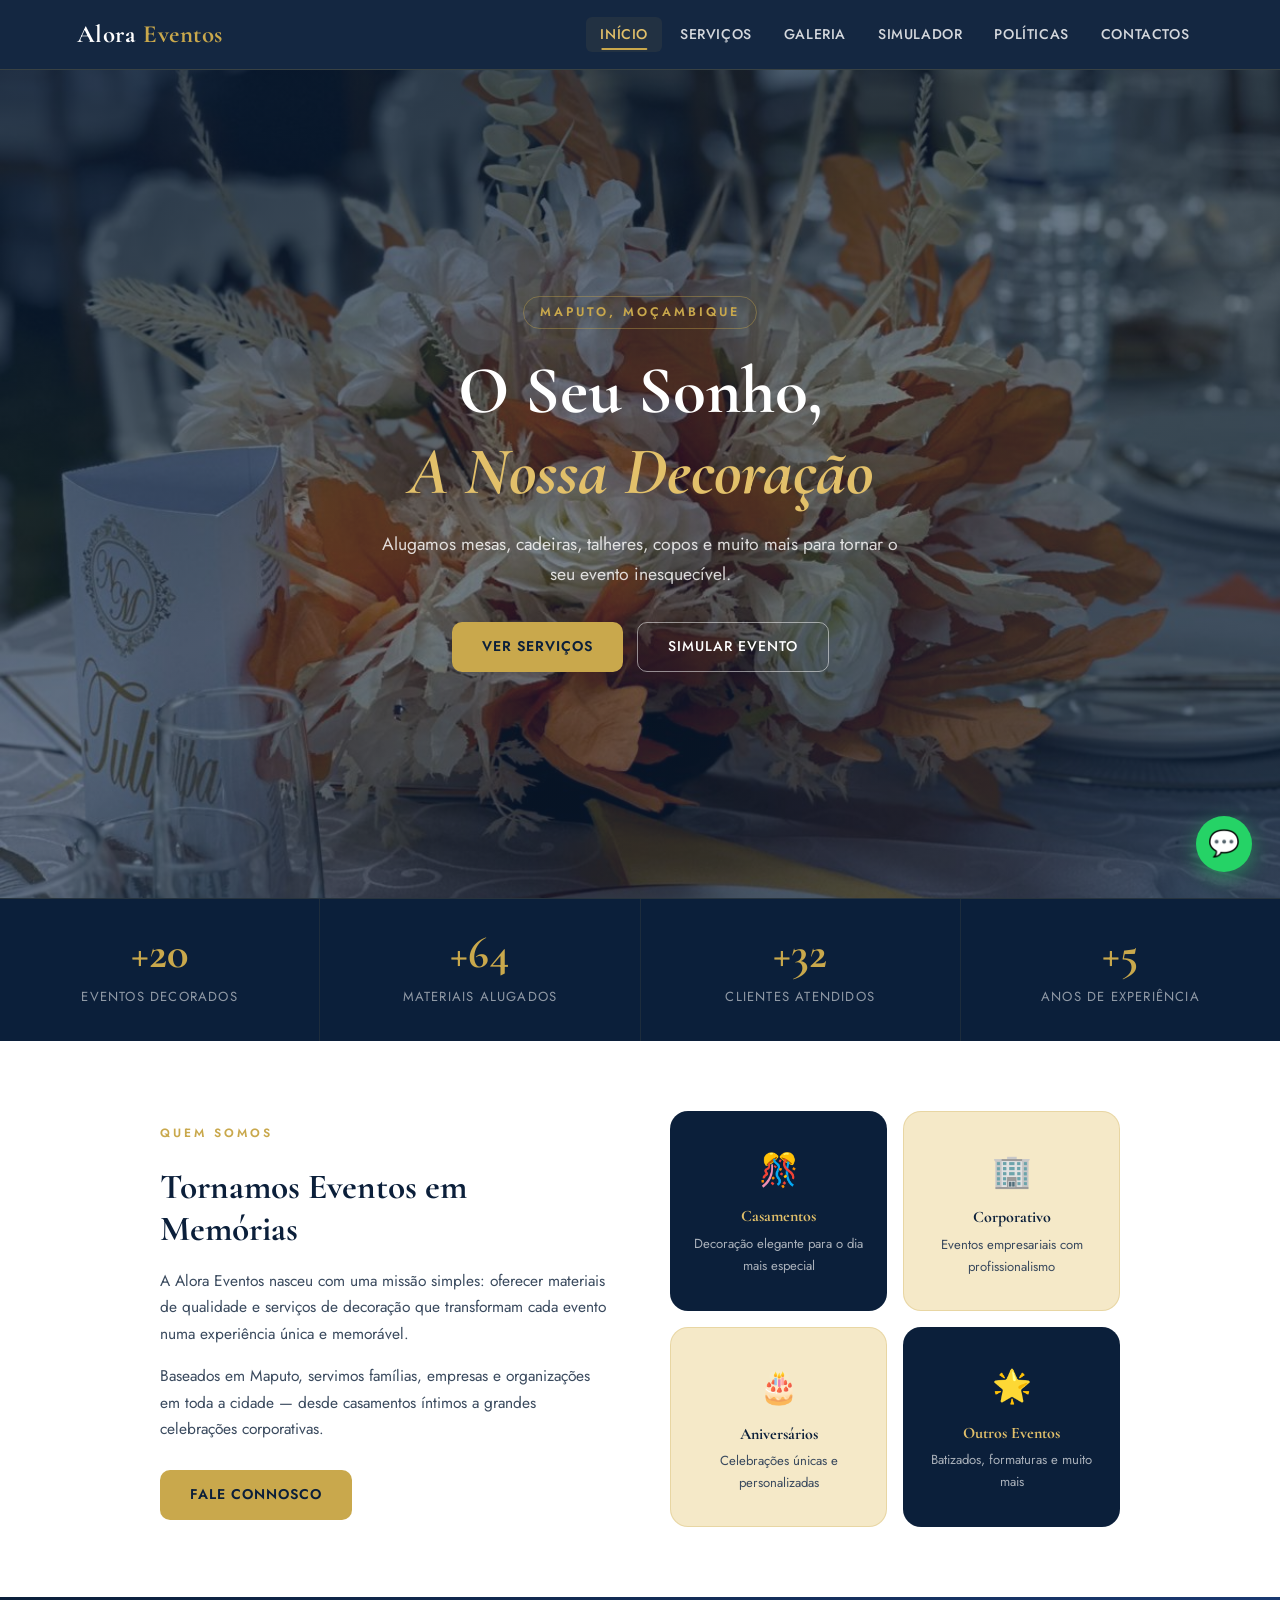
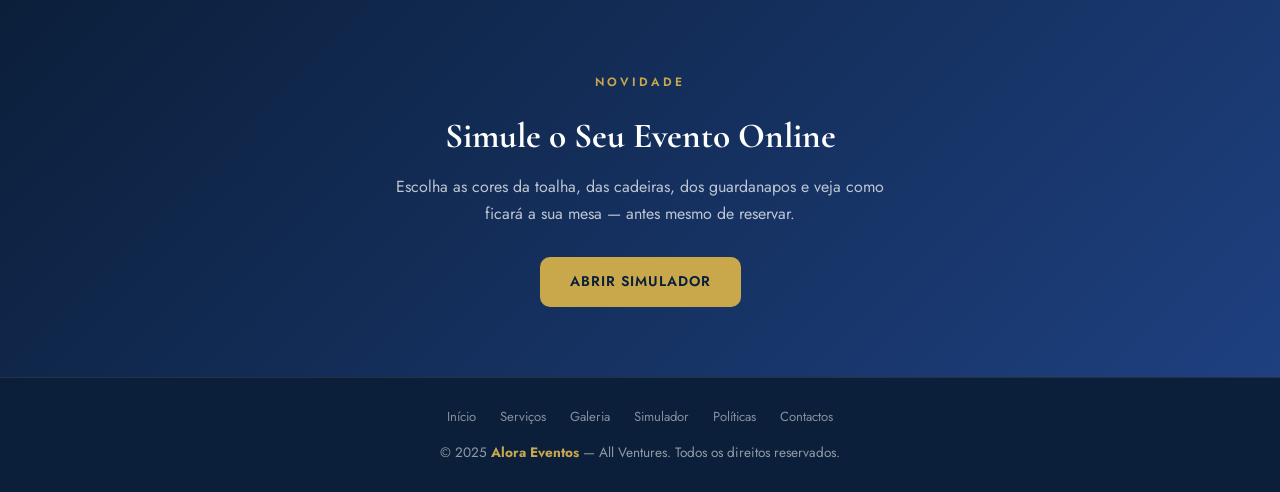
==== index.html @ ea24d1a0 "Rename eventos.html to index.html" ====
<!DOCTYPE html>
<html lang="pt">
<head>
  <meta charset="UTF-8" />
  <meta name="viewport" content="width=device-width, initial-scale=1.0" />
  <title>Alora Eventos — Início</title>
  <link rel="stylesheet" href="style.css" />
</head>
<body>

  <!-- Navbar -->
  <nav class="navbar">
    <div class="logo"><a href="eventos.html">Alora <span>Eventos</span></a></div>
    <div class="nav-links">
      <a href="eventos.html" class="active">Início</a>
      <a href="servicos.html">Serviços</a>
      <a href="galeria.html">Galeria</a>
      <a href="simulador.html">Simulador</a>
      <a href="politicas.html">Políticas</a>
      <a href="contactos.html">Contactos</a>
    </div>
    <div class="nav-toggle" id="navToggle">
      <span></span><span></span><span></span>
    </div>
  </nav>

  <!-- Hero -->
  <section class="hero" id="inicio">
    <div class="hero-bg"></div>
    <div class="hero-overlay"></div>
    <div class="hero-content">
      <span class="hero-eyebrow">Maputo, Moçambique</span>
      <h1>O Seu Sonho,<br><em>A Nossa Decoração</em></h1>
      <p>Alugamos mesas, cadeiras, talheres, copos e muito mais para tornar o seu evento inesquecível.</p>
      <div class="hero-btns">
        <a href="servicos.html" class="btn-primary">Ver Serviços</a>
        <a href="simulador.html" class="btn-outline">Simular Evento</a>
      </div>
    </div>
  </section>

  <!-- Stats -->
  <section class="stats">
    <div class="stat">
      <span class="stat-number" data-target="20">+0</span>
      <span class="stat-label">Eventos Decorados</span>
    </div>
    <div class="stat">
      <span class="stat-number" data-target="200">+0</span>
      <span class="stat-label">Materiais Alugados</span>
    </div>
    <div class="stat">
      <span class="stat-number" data-target="40">+0</span>
      <span class="stat-label">Clientes Atendidos</span>
    </div>
    <div class="stat">
      <span class="stat-number" data-target="5">+0</span>
      <span class="stat-label">Anos de Experiência</span>
    </div>
  </section>

  <!-- Sobre nós -->
  <section style="background: var(--white); padding: 70px 6%;">
    <div style="max-width:960px; margin:0 auto; display:grid; grid-template-columns:1fr 1fr; gap:60px; align-items:center;">
      <div class="fade-in">
        <span class="section-eyebrow">Quem Somos</span>
        <h2 style="font-size:2.2rem; color:var(--navy); margin:10px 0 18px;">Tornamos Eventos em Memórias</h2>
        <p style="color:var(--text-mid); margin-bottom:16px; font-size:0.97rem;">A Alora Eventos nasceu com uma missão simples: oferecer materiais de qualidade e serviços de decoração que transformam cada evento numa experiência única e memorável.</p>
        <p style="color:var(--text-mid); font-size:0.97rem; margin-bottom:28px;">Baseados em Maputo, servimos famílias, empresas e organizações em toda a cidade — desde casamentos íntimos a grandes celebrações corporativas.</p>
        <a href="contactos.html" class="btn-primary">Fale Connosco</a>
      </div>
      <div class="fade-in" style="display:grid; grid-template-columns:1fr 1fr; gap:16px;">
        <div style="background:var(--navy); border-radius:var(--radius-lg); padding:32px 24px; text-align:center; color:var(--white);">
          <div style="font-size:2rem; margin-bottom:10px;">🎊</div>
          <h4 style="font-size:1rem; color:var(--gold-light); margin-bottom:6px;">Casamentos</h4>
          <p style="font-size:0.82rem; color:rgba(255,255,255,0.65);">Decoração elegante para o dia mais especial</p>
        </div>
        <div style="background:var(--gold-pale); border-radius:var(--radius-lg); padding:32px 24px; text-align:center; border:1px solid rgba(201,168,76,0.3);">
          <div style="font-size:2rem; margin-bottom:10px;">🏢</div>
          <h4 style="font-size:1rem; color:var(--navy); margin-bottom:6px;">Corporativo</h4>
          <p style="font-size:0.82rem; color:var(--text-mid);">Eventos empresariais com profissionalismo</p>
        </div>
        <div style="background:var(--gold-pale); border-radius:var(--radius-lg); padding:32px 24px; text-align:center; border:1px solid rgba(201,168,76,0.3);">
          <div style="font-size:2rem; margin-bottom:10px;">🎂</div>
          <h4 style="font-size:1rem; color:var(--navy); margin-bottom:6px;">Aniversários</h4>
          <p style="font-size:0.82rem; color:var(--text-mid);">Celebrações únicas e personalizadas</p>
        </div>
        <div style="background:var(--navy); border-radius:var(--radius-lg); padding:32px 24px; text-align:center; color:var(--white);">
          <div style="font-size:2rem; margin-bottom:10px;">🌟</div>
          <h4 style="font-size:1rem; color:var(--gold-light); margin-bottom:6px;">Outros Eventos</h4>
          <p style="font-size:0.82rem; color:rgba(255,255,255,0.65);">Batizados, formaturas e muito mais</p>
        </div>
      </div>
    </div>
  </section>

  <!-- CTA Simulador -->
  <section class="fade-in" style="background:linear-gradient(135deg,var(--navy) 0%,var(--navy-light) 100%); padding:70px 24px; text-align:center;">
    <span class="section-eyebrow" style="color:var(--gold);">Novidade</span>
    <h2 style="font-size:2.2rem; color:var(--white); margin:10px 0 16px;">Simule o Seu Evento Online</h2>
    <p style="color:rgba(255,255,255,0.72); max-width:500px; margin:0 auto 30px;">Escolha as cores da toalha, das cadeiras, dos guardanapos e veja como ficará a sua mesa — antes mesmo de reservar.</p>
    <a href="simulador.html" class="btn-primary">Abrir Simulador</a>
  </section>

  <!-- Footer -->
  <footer class="footer">
    <div class="footer-links">
      <a href="eventos.html">Início</a>
      <a href="servicos.html">Serviços</a>
      <a href="galeria.html">Galeria</a>
      <a href="simulador.html">Simulador</a>
      <a href="politicas.html">Políticas</a>
      <a href="contactos.html">Contactos</a>
    </div>
    <p>&copy; 2025 <strong>Alora Eventos</strong> — All Ventures. Todos os direitos reservados.</p>
  </footer>

  <!-- WhatsApp float -->
  <a class="whatsapp-float" href="https://wa.me/258843988947" target="_blank" title="Contactar pelo WhatsApp">💬</a>

  <script src="script.js"></script>
  <script>
    // hamburger toggle
    document.getElementById('navToggle').addEventListener('click', function(){
      this.classList.toggle('open');
      document.querySelector('.nav-links').classList.toggle('open');
    });
  </script>
</body>
</html>
---- style.css ----
﻿/* ===========================
   ALORA EVENTOS AZUL & DOURADO
   style.css
   
   Desenvolvido por:Shelton J
=========================== */

@import url('https://fonts.googleapis.com/css2?family=Cormorant+Garamond:ital,wght@0,400;0,600;0,700;1,400;1,600&family=Jost:wght@300;400;500;600&display=swap');

:root {
  --navy:        #0b1f3a;
  --navy-mid:    #132d52;
  --navy-light:  #1e4080;
  --gold:        #c9a84c;
  --gold-light:  #e2c06a;
  --gold-pale:   #f5e9c8;
  --gold-dim:    #a07c2e;
  --white:       #ffffff;
  --off-white:   #faf8f3;
  --gray-light:  #f0ede6;
  --text-dark:   #0e1a2b;
  --text-mid:    #3a4a5e;
  --text-light:  #8a9ab5;
  --shadow-sm:   0 2px 8px rgba(11,31,58,0.10);
  --shadow-md:   0 6px 24px rgba(11,31,58,0.14);
  --shadow-lg:   0 16px 48px rgba(11,31,58,0.18);
  --radius:      10px;
  --radius-lg:   18px;
  --transition:  all 0.3s cubic-bezier(.4,0,.2,1);
}

*, *::before, *::after { margin: 0; padding: 0; box-sizing: border-box; }

html { scroll-behavior: smooth; }

body {
  font-family: 'Jost', sans-serif;
  background: var(--off-white);
  color: var(--text-dark);
  line-height: 1.7;
  overflow-x: hidden;
}

h1, h2, h3, h4 {
  font-family: 'Cormorant Garamond', serif;
  line-height: 1.2;
}

a { text-decoration: none; color: inherit; }
img { max-width: 100%; display: block; }
ul { list-style: none; }

/* ===========================
   NAVBAR
=========================== */
.navbar {
  display: flex;
  justify-content: space-between;
  align-items: center;
  padding: 0 6%;
  height: 70px;
  background: rgba(11, 31, 58, 0.96);
  backdrop-filter: blur(12px);
  -webkit-backdrop-filter: blur(12px);
  position: sticky;
  top: 0;
  z-index: 1000;
  border-bottom: 1px solid rgba(201,168,76,0.2);
  transition: var(--transition);
}

.navbar.scrolled {
  height: 60px;
  background: rgba(11, 31, 58, 0.99);
  box-shadow: 0 4px 20px rgba(0,0,0,0.3);
}

.navbar .logo a {
  font-family: 'Cormorant Garamond', serif;
  font-size: 1.55rem;
  font-weight: 700;
  color: var(--white);
  letter-spacing: 0.5px;
  display: flex;
  align-items: center;
  gap: 8px;
}

.navbar .logo a span {
  color: var(--gold);
}

.nav-links {
  display: flex;
  align-items: center;
  gap: 4px;
}

.nav-links a {
  color: rgba(255,255,255,0.82);
  font-size: 0.88rem;
  font-weight: 500;
  letter-spacing: 0.6px;
  text-transform: uppercase;
  padding: 6px 14px;
  border-radius: 6px;
  transition: var(--transition);
  position: relative;
}

.nav-links a::after {
  content: '';
  position: absolute;
  bottom: 2px;
  left: 50%;
  transform: translateX(-50%);
  width: 0;
  height: 2px;
  background: var(--gold);
  border-radius: 2px;
  transition: width 0.3s ease;
}

.nav-links a:hover,
.nav-links a.active {
  color: var(--gold-light);
  background: rgba(201,168,76,0.08);
}

.nav-links a:hover::after,
.nav-links a.active::after {
  width: 60%;
}

/* Hamburger */
.nav-toggle {
  display: none;
  flex-direction: column;
  gap: 5px;
  cursor: pointer;
  padding: 5px;
}
.nav-toggle span {
  display: block;
  width: 24px;
  height: 2px;
  background: var(--gold);
  border-radius: 2px;
  transition: var(--transition);
}
.nav-toggle.open span:nth-child(1) { transform: rotate(45deg) translate(5px,5px); }
.nav-toggle.open span:nth-child(2) { opacity: 0; }
.nav-toggle.open span:nth-child(3) { transform: rotate(-45deg) translate(5px,-5px); }

/* ===========================
   HERO
=========================== */
.hero {
  position: relative;
  height: 92vh;
  min-height: 560px;
  display: flex;
  align-items: center;
  justify-content: center;
  text-align: center;
  overflow: hidden;
  background: var(--navy);
}

.hero-bg {
  position: absolute;
  inset: 0;
  background: url('imagens/main.jpg') center/cover no-repeat;
  transform: scale(1.04);
  transition: transform 8s ease;
}

.hero.loaded .hero-bg { transform: scale(1); }

.hero-overlay {
  position: absolute;
  inset: 0;
  background: linear-gradient(
    160deg,
    rgba(11,31,58,0.78) 0%,
    rgba(11,31,58,0.55) 50%,
    rgba(11,31,58,0.72) 100%
  );
}

.hero-content {
  position: relative;
  z-index: 2;
  max-width: 760px;
  padding: 0 24px;
}

.hero-eyebrow {
  display: inline-block;
  font-size: 0.78rem;
  font-weight: 600;
  letter-spacing: 3px;
  text-transform: uppercase;
  color: var(--gold);
  border: 1px solid rgba(201,168,76,0.4);
  padding: 5px 16px;
  border-radius: 20px;
  margin-bottom: 22px;
  opacity: 0;
  animation: fadeUp 0.8s 0.3s forwards;
}

.hero h1 {
  font-size: clamp(2.6rem, 6vw, 4.2rem);
  color: var(--white);
  margin-bottom: 18px;
  opacity: 0;
  animation: fadeUp 0.8s 0.5s forwards;
}

.hero h1 em {
  font-style: italic;
  color: var(--gold-light);
}

.hero p {
  font-size: 1.1rem;
  color: rgba(255,255,255,0.82);
  max-width: 520px;
  margin: 0 auto 32px;
  opacity: 0;
  animation: fadeUp 0.8s 0.7s forwards;
}

.hero-btns {
  display: flex;
  gap: 14px;
  justify-content: center;
  flex-wrap: wrap;
  opacity: 0;
  animation: fadeUp 0.8s 0.9s forwards;
}

/* ===========================
   BUTTONS
=========================== */
.btn-primary {
  background: var(--gold);
  color: var(--navy);
  padding: 13px 30px;
  font-family: 'Jost', sans-serif;
  font-size: 0.88rem;
  font-weight: 600;
  letter-spacing: 1px;
  text-transform: uppercase;
  border: none;
  border-radius: var(--radius);
  cursor: pointer;
  transition: var(--transition);
  display: inline-block;
}

.btn-primary:hover {
  background: var(--gold-light);
  transform: translateY(-2px);
  box-shadow: 0 8px 24px rgba(201,168,76,0.35);
}

.btn-outline {
  background: transparent;
  color: var(--white);
  padding: 12px 30px;
  font-family: 'Jost', sans-serif;
  font-size: 0.88rem;
  font-weight: 500;
  letter-spacing: 1px;
  text-transform: uppercase;
  border: 1px solid rgba(255,255,255,0.5);
  border-radius: var(--radius);
  cursor: pointer;
  transition: var(--transition);
  display: inline-block;
}

.btn-outline:hover {
  border-color: var(--gold);
  color: var(--gold);
  transform: translateY(-2px);
}

/* ===========================
   STATS
=========================== */
.stats {
  display: flex;
  justify-content: center;
  flex-wrap: wrap;
  gap: 0;
  background: var(--navy);
  border-top: 1px solid rgba(201,168,76,0.15);
}

.stat {
  flex: 1;
  min-width: 160px;
  text-align: center;
  padding: 32px 24px;
  border-right: 1px solid rgba(201,168,76,0.1);
  position: relative;
}

.stat:last-child { border-right: none; }

.stat-number {
  display: block;
  font-family: 'Cormorant Garamond', serif;
  font-size: 2.8rem;
  font-weight: 700;
  color: var(--gold);
  line-height: 1;
  margin-bottom: 6px;
}

.stat-label {
  font-size: 0.82rem;
  letter-spacing: 1.2px;
  text-transform: uppercase;
  color: rgba(255,255,255,0.55);
}

/* ===========================
   SECTION HEADERS
=========================== */
.section-header {
  text-align: center;
  padding: 70px 24px 40px;
}

.section-eyebrow {
  display: inline-block;
  font-size: 0.75rem;
  font-weight: 600;
  letter-spacing: 3px;
  text-transform: uppercase;
  color: var(--gold);
  margin-bottom: 12px;
}

.section-header h2 {
  font-size: clamp(1.9rem, 4vw, 2.8rem);
  color: var(--navy);
  margin-bottom: 14px;
}

.section-header p {
  color: var(--text-mid);
  max-width: 540px;
  margin: 0 auto;
  font-size: 1rem;
}

.divider-gold {
  width: 52px;
  height: 2px;
  background: linear-gradient(90deg, var(--gold), var(--gold-light));
  margin: 18px auto 0;
  border-radius: 2px;
}

/* ===========================
   PAGE HEADER (inner pages)
=========================== */
.page-header {
  background: linear-gradient(135deg, var(--navy) 0%, var(--navy-mid) 60%, var(--navy-light) 100%);
  padding: 72px 24px 60px;
  text-align: center;
  position: relative;
  overflow: hidden;
}

.page-header::before {
  content: '';
  position: absolute;
  top: -60px; right: -60px;
  width: 280px; height: 280px;
  border-radius: 50%;
  background: radial-gradient(circle, rgba(201,168,76,0.12) 0%, transparent 70%);
}

.page-header::after {
  content: '';
  position: absolute;
  bottom: -80px; left: -40px;
  width: 200px; height: 200px;
  border-radius: 50%;
  background: radial-gradient(circle, rgba(201,168,76,0.08) 0%, transparent 70%);
}

.page-header h1 {
  font-size: clamp(2rem, 5vw, 3rem);
  color: var(--white);
  margin-bottom: 12px;
  position: relative; z-index: 1;
}

.page-header p {
  color: rgba(255,255,255,0.72);
  font-size: 1rem;
  position: relative; z-index: 1;
}

/* ===========================
   SERVICES PAGE
=========================== */
.servicos-pilares {
  display: grid;
  grid-template-columns: repeat(auto-fit, minmax(280px, 1fr));
  gap: 28px;
  padding: 50px 6%;
  background: var(--white);
}

.pilar-card {
  border: 1px solid var(--gray-light);
  border-radius: var(--radius-lg);
  padding: 40px 32px;
  text-align: center;
  transition: var(--transition);
  position: relative;
  overflow: hidden;
}

.pilar-card::before {
  content: '';
  position: absolute;
  top: 0; left: 0; right: 0;
  height: 3px;
  background: linear-gradient(90deg, var(--gold), var(--gold-light));
  transform: scaleX(0);
  transform-origin: left;
  transition: transform 0.4s ease;
}

.pilar-card:hover::before { transform: scaleX(1); }

.pilar-card:hover {
  transform: translateY(-6px);
  box-shadow: var(--shadow-lg);
  border-color: rgba(201,168,76,0.2);
}

.pilar-icon {
  font-size: 2.8rem;
  margin-bottom: 20px;
  display: block;
}

.pilar-card h3 {
  font-size: 1.6rem;
  color: var(--navy);
  margin-bottom: 12px;
}

.pilar-card p {
  color: var(--text-mid);
  font-size: 0.95rem;
  line-height: 1.7;
}

/* Catalogo */
.catalogo-section {
  padding: 20px 6% 60px;
  background: var(--off-white);
}

.catalogo-section > .section-header {
  padding-top: 50px;
  padding-bottom: 30px;
}

.catalogo-grid {
  display: grid;
  grid-template-columns: repeat(auto-fill, minmax(300px, 1fr));
  gap: 24px;
}

.catalogo-categoria {
  background: var(--white);
  border-radius: var(--radius-lg);
  box-shadow: var(--shadow-sm);
  overflow: hidden;
  transition: var(--transition);
  border: 1px solid transparent;
}

.catalogo-categoria:hover {
  box-shadow: var(--shadow-md);
  border-color: rgba(201,168,76,0.15);
}

.cat-header {
  background: var(--navy);
  padding: 18px 24px;
  display: flex;
  align-items: center;
  gap: 12px;
}

.cat-header span.cat-icon { font-size: 1.3rem; }

.cat-header h3 {
  font-size: 1.15rem;
  color: var(--gold-light);
  font-weight: 600;
}

.cat-items {
  padding: 16px 0;
}

.cat-item {
  display: flex;
  justify-content: space-between;
  align-items: center;
  padding: 10px 24px;
  border-bottom: 1px solid var(--gray-light);
  transition: background 0.2s;
}

.cat-item:last-child { border-bottom: none; }

.cat-item:hover { background: var(--gold-pale); }

.cat-item-name {
  font-size: 0.93rem;
  color: var(--text-dark);
}

.cat-item-sub {
  font-size: 0.78rem;
  color: var(--text-light);
  display: block;
}

.cat-item-price {
  font-family: 'Cormorant Garamond', serif;
  font-size: 1.05rem;
  font-weight: 700;
  color: var(--gold-dim);
  white-space: nowrap;
  margin-left: 12px;
}

.cat-note {
  padding: 10px 24px 16px;
  font-size: 0.82rem;
  color: var(--text-light);
  font-style: italic;
}

/* Transport banner */
.transporte-banner {
  margin: 40px 6% 0;
  background: linear-gradient(135deg, var(--navy), var(--navy-mid));
  border-radius: var(--radius-lg);
  padding: 28px 36px;
  display: flex;
  align-items: center;
  gap: 20px;
  color: var(--white);
}

.transporte-banner .t-icon { font-size: 2.2rem; flex-shrink: 0; }

.transporte-banner h4 {
  font-size: 1.15rem;
  color: var(--gold-light);
  margin-bottom: 4px;
}

.transporte-banner p {
  font-size: 0.9rem;
  color: rgba(255,255,255,0.72);
}

/* ===========================
   GALLERY PAGE
=========================== */
.gallery-grid {
  display: grid;
  grid-template-columns: repeat(auto-fill, minmax(240px, 1fr));
  gap: 16px;
  padding: 40px 5%;
}

.gallery-item {
  overflow: hidden;
  border-radius: var(--radius);
  box-shadow: var(--shadow-sm);
  aspect-ratio: 4/3;
  background: var(--gray-light);
  opacity: 0;
  transform: translateY(18px);
  transition: opacity 0.6s ease, transform 0.6s ease;
}

.gallery-item.visible {
  opacity: 1;
  transform: translateY(0);
}

.gallery-item img {
  width: 100%;
  height: 100%;
  object-fit: cover;
  cursor: zoom-in;
  transition: transform 0.5s ease;
}

.gallery-item:hover img { transform: scale(1.06); }

/* Lightbox */
#lightbox {
  position: fixed;
  inset: 0;
  background: rgba(5,12,24,0.95);
  z-index: 9000;
  display: flex;
  align-items: center;
  justify-content: center;
  opacity: 1;
  transition: opacity 0.3s;
}

#lightbox.hidden { display: none; }

#lightbox-img {
  max-width: 88vw;
  max-height: 85vh;
  object-fit: contain;
  border-radius: var(--radius);
  box-shadow: 0 24px 64px rgba(0,0,0,0.6);
}

.lb-close {
  position: absolute;
  top: 20px; right: 28px;
  font-size: 2rem;
  color: rgba(255,255,255,0.7);
  cursor: pointer;
  line-height: 1;
  transition: color 0.2s;
  background: none; border: none;
}
.lb-close:hover { color: var(--gold); }

.lb-prev, .lb-next {
  position: absolute;
  top: 50%;
  transform: translateY(-50%);
  background: rgba(201,168,76,0.15);
  border: 1px solid rgba(201,168,76,0.3);
  color: var(--gold-light);
  font-size: 1.6rem;
  width: 50px; height: 50px;
  border-radius: 50%;
  cursor: pointer;
  transition: var(--transition);
  display: flex; align-items: center; justify-content: center;
}
.lb-prev { left: 20px; }
.lb-next { right: 20px; }
.lb-prev:hover, .lb-next:hover {
  background: rgba(201,168,76,0.3);
  transform: translateY(-50%) scale(1.08);
}

/* ===========================
   SIMULATOR PAGE
=========================== */
.simulator-wrap {
  display: grid;
  grid-template-columns: 340px 1fr;
  gap: 32px;
  padding: 40px 5% 60px;
  align-items: start;
}

.sim-controls {
  background: var(--white);
  border-radius: var(--radius-lg);
  box-shadow: var(--shadow-md);
  padding: 28px;
  position: sticky;
  top: 90px;
}

.sim-controls h3 {
  font-size: 1.4rem;
  color: var(--navy);
  margin-bottom: 6px;
}

.sim-controls > p {
  font-size: 0.85rem;
  color: var(--text-light);
  margin-bottom: 24px;
  padding-bottom: 20px;
  border-bottom: 1px solid var(--gray-light);
}

.sim-group {
  margin-bottom: 22px;
}

.sim-group label {
  display: block;
  font-size: 0.78rem;
  font-weight: 600;
  letter-spacing: 1.2px;
  text-transform: uppercase;
  color: var(--text-mid);
  margin-bottom: 10px;
}

.sim-options {
  display: flex;
  flex-wrap: wrap;
  gap: 8px;
}

.sim-opt {
  cursor: pointer;
  border: 2px solid var(--gray-light);
  border-radius: 8px;
  padding: 7px 13px;
  font-size: 0.83rem;
  color: var(--text-mid);
  transition: var(--transition);
  background: var(--off-white);
  user-select: none;
}

.sim-opt:hover { border-color: var(--gold); color: var(--navy); }

.sim-opt.selected {
  border-color: var(--gold);
  background: var(--gold-pale);
  color: var(--navy);
  font-weight: 600;
}

.sim-color-opts {
  display: flex;
  flex-wrap: wrap;
  gap: 8px;
}

.sim-color {
  width: 34px; height: 34px;
  border-radius: 50%;
  cursor: pointer;
  border: 3px solid transparent;
  transition: var(--transition);
  box-shadow: var(--shadow-sm);
}

.sim-color:hover { transform: scale(1.12); }
.sim-color.selected { border-color: var(--gold); transform: scale(1.15); box-shadow: 0 0 0 3px rgba(201,168,76,0.3); }

.sim-preview {
  background: var(--white);
  border-radius: var(--radius-lg);
  box-shadow: var(--shadow-md);
  overflow: hidden;
}

.sim-preview-label {
  padding: 18px 28px;
  border-bottom: 1px solid var(--gray-light);
  display: flex;
  justify-content: space-between;
  align-items: center;
}

.sim-preview-label h3 {
  font-size: 1.2rem;
  color: var(--navy);
}

.sim-preview-label p {
  font-size: 0.82rem;
  color: var(--text-light);
}

#sim-canvas-wrap {
  padding: 40px;
  background: #e8eaf0;
  display: flex;
  align-items: center;
  justify-content: center;
  min-height: 480px;
}

#sim-canvas-wrap svg {
  width: 100%;
  max-width: 640px;
  height: auto;
}

.sim-note {
  padding: 16px 28px;
  background: var(--gold-pale);
  border-top: 1px solid rgba(201,168,76,0.25);
  font-size: 0.82rem;
  color: var(--text-mid);
  font-style: italic;
}

.sim-whatsapp-btn {
  display: block;
  margin: 24px 28px 28px;
  background: #25D366;
  color: var(--white);
  text-align: center;
  padding: 14px 24px;
  border-radius: var(--radius);
  font-weight: 600;
  font-size: 0.95rem;
  letter-spacing: 0.5px;
  transition: var(--transition);
  cursor: pointer;
  border: none;
  width: calc(100% - 56px);
}

.sim-whatsapp-btn:hover {
  background: #20bd5a;
  transform: translateY(-2px);
  box-shadow: 0 8px 24px rgba(37,211,102,0.3);
}

/* ===========================
   politicas
=========================== */
.politicas-content {
  max-width: 820px;
  margin: 0 auto;
  padding: 50px 24px 80px;
}

.politica-item {
  margin-bottom: 36px;
  padding: 28px 32px;
  background: var(--white);
  border-radius: var(--radius-lg);
  border-left: 4px solid var(--gold);
  box-shadow: var(--shadow-sm);
  transition: var(--transition);
}

.politica-item:hover {
  box-shadow: var(--shadow-md);
  transform: translateX(4px);
}

.politica-item h2 {
  font-size: 1.25rem;
  color: var(--navy);
  margin-bottom: 14px;
  display: flex;
  align-items: center;
  gap: 10px;
}

.pol-num {
  display: inline-flex;
  align-items: center;
  justify-content: center;
  width: 28px; height: 28px;
  background: var(--gold);
  color: var(--navy);
  border-radius: 50%;
  font-family: 'Jost', sans-serif;
  font-size: 0.82rem;
  font-weight: 700;
  flex-shrink: 0;
}

.politica-item li {
  padding: 6px 0;
  color: var(--text-mid);
  font-size: 0.93rem;
  display: flex;
  gap: 10px;
  align-items: flex-start;
}

.politica-item li::before {
  content: 'â€º';
  color: var(--gold);
  font-size: 1.1rem;
  font-weight: bold;
  flex-shrink: 0;
  margin-top: 1px;
}

/* Limpa qualquer marcador padrao que o navegador tente colocar */
.politica-item ul {
  list-style: none;
  padding-left: 0;
}

.politica-item li {
  padding: 8px 0;
  color: var(--text-mid);
  font-size: 0.95rem;
  display: flex;
  gap: 12px;
  align-items: flex-start;
  position: relative;
}

/* Cria a seta usando codigo tecnico seguro */
.politica-item li::before {
  content: '\203A'; /* Este e o codigo para a seta › */
  color: var(--gold);
  font-size: 1.3rem;
  font-weight: bold;
  line-height: 1;
  flex-shrink: 0;
}

/* ===========================
   CONTACTOS PAGE
=========================== */
.contactos-wrap {
  display: grid;
  grid-template-columns: 1fr 1fr;
  gap: 40px;
  padding: 50px 6% 80px;
  max-width: 1100px;
  margin: 0 auto;
}

.contactos-info h2 {
  font-size: 1.9rem;
  color: var(--navy);
  margin-bottom: 10px;
}

.contactos-info > p {
  color: var(--text-mid);
  margin-bottom: 32px;
}

.contact-card {
  display: flex;
  align-items: flex-start;
  gap: 16px;
  padding: 20px 22px;
  background: var(--white);
  border-radius: var(--radius);
  box-shadow: var(--shadow-sm);
  margin-bottom: 16px;
  transition: var(--transition);
  border: 1px solid transparent;
}

.contact-card:hover {
  border-color: rgba(201,168,76,0.2);
  box-shadow: var(--shadow-md);
}

.contact-icon {
  font-size: 1.6rem;
  flex-shrink: 0;
}

.contact-card h4 {
  font-size: 0.78rem;
  font-weight: 600;
  letter-spacing: 1.2px;
  text-transform: uppercase;
  color: var(--text-light);
  margin-bottom: 4px;
}

.contact-card p, .contact-card a {
  font-size: 0.97rem;
  color: var(--text-dark);
  transition: color 0.2s;
}

.contact-card a:hover { color: var(--gold-dim); }

.contactos-form {
  background: var(--white);
  border-radius: var(--radius-lg);
  box-shadow: var(--shadow-md);
  padding: 36px 32px;
}

.contactos-form h2 {
  font-size: 1.7rem;
  color: var(--navy);
  margin-bottom: 6px;
}

.contactos-form > p {
  color: var(--text-mid);
  font-size: 0.9rem;
  margin-bottom: 28px;
}

.form-row {
  display: grid;
  grid-template-columns: 1fr 1fr;
  gap: 16px;
}

.form-group {
  margin-bottom: 18px;
}

.form-group label {
  display: block;
  font-size: 0.8rem;
  font-weight: 600;
  letter-spacing: 0.8px;
  text-transform: uppercase;
  color: var(--text-mid);
  margin-bottom: 7px;
}

.form-group input,
.form-group select,
.form-group textarea {
  width: 100%;
  padding: 11px 14px;
  border: 1.5px solid var(--gray-light);
  border-radius: var(--radius);
  font-family: 'Jost', sans-serif;
  font-size: 0.93rem;
  color: var(--text-dark);
  background: var(--off-white);
  transition: var(--transition);
  outline: none;
}

.form-group input:focus,
.form-group select:focus,
.form-group textarea:focus {
  border-color: var(--gold);
  background: var(--white);
  box-shadow: 0 0 0 3px rgba(201,168,76,0.12);
}

.form-group textarea { resize: vertical; min-height: 110px; }

.form-submit {
  width: 100%;
  background: var(--navy);
  color: var(--gold-light);
  padding: 14px;
  border: none;
  border-radius: var(--radius);
  font-family: 'Jost', sans-serif;
  font-size: 0.9rem;
  font-weight: 600;
  letter-spacing: 1.2px;
  text-transform: uppercase;
  cursor: pointer;
  transition: var(--transition);
}

.form-submit:hover {
  background: var(--navy-light);
  transform: translateY(-2px);
  box-shadow: var(--shadow-md);
}

/* ===========================
   FOOTER
=========================== */
.footer {
  background: var(--navy);
  border-top: 1px solid rgba(201,168,76,0.15);
  color: rgba(255,255,255,0.55);
  text-align: center;
  padding: 28px 24px;
  font-size: 0.85rem;
}

.footer strong { color: var(--gold); }

.footer-links {
  display: flex;
  justify-content: center;
  gap: 24px;
  margin-bottom: 12px;
  flex-wrap: wrap;
}

.footer-links a {
  color: rgba(255,255,255,0.5);
  font-size: 0.82rem;
  transition: color 0.2s;
}

.footer-links a:hover { color: var(--gold); }

/* ===========================
   ANIMATIONS
=========================== */
@keyframes fadeUp {
  from { opacity: 0; transform: translateY(24px); }
  to   { opacity: 1; transform: translateY(0); }
}

.fade-in {
  opacity: 0;
  transform: translateY(20px);
  transition: opacity 0.7s ease, transform 0.7s ease;
}

.fade-in.visible {
  opacity: 1;
  transform: translateY(0);
}

/* ===========================
   WHATSAPP FLOAT BUTTON
=========================== */
.whatsapp-float {
  position: fixed;
  bottom: 28px;
  right: 28px;
  z-index: 900;
  background: #25D366;
  color: var(--white);
  width: 56px; height: 56px;
  border-radius: 50%;
  display: flex;
  align-items: center;
  justify-content: center;
  font-size: 1.6rem;
  box-shadow: 0 6px 20px rgba(37,211,102,0.45);
  transition: var(--transition);
  text-decoration: none;
}

.whatsapp-float:hover {
  transform: scale(1.12);
  box-shadow: 0 10px 28px rgba(37,211,102,0.55);
}

/* ===========================
   RESPONSIVE
=========================== */
@media (max-width: 900px) {
  .simulator-wrap { grid-template-columns: 1fr; }
  .sim-controls { position: static; }
  .contactos-wrap { grid-template-columns: 1fr; }
}

@media (max-width: 768px) {
  .nav-links {
    display: none;
    position: fixed;
    top: 70px; left: 0; right: 0;
    background: rgba(11,31,58,0.98);
    flex-direction: column;
    padding: 20px 0 28px;
    border-bottom: 1px solid rgba(201,168,76,0.2);
    gap: 4px;
  }
  .nav-links.open { display: flex; }
  .nav-links a { padding: 10px 32px; font-size: 0.95rem; }
  .nav-toggle { display: flex; }
  .stats { flex-direction: row; }
  .stat { min-width: 100px; padding: 22px 12px; }
  .form-row { grid-template-columns: 1fr; }
  .catalogo-grid { grid-template-columns: 1fr; }
  #sim-canvas-wrap { padding: 20px; }
  .transporte-banner { flex-direction: column; text-align: center; }
}

@media (max-width: 480px) {
  .servicos-pilares { padding: 30px 5%; }
  .catalogo-section { padding: 10px 5% 40px; }
  .gallery-grid { grid-template-columns: repeat(2, 1fr); gap: 10px; padding: 20px 4%; }
  .hero h1 { font-size: 2.2rem; }
}
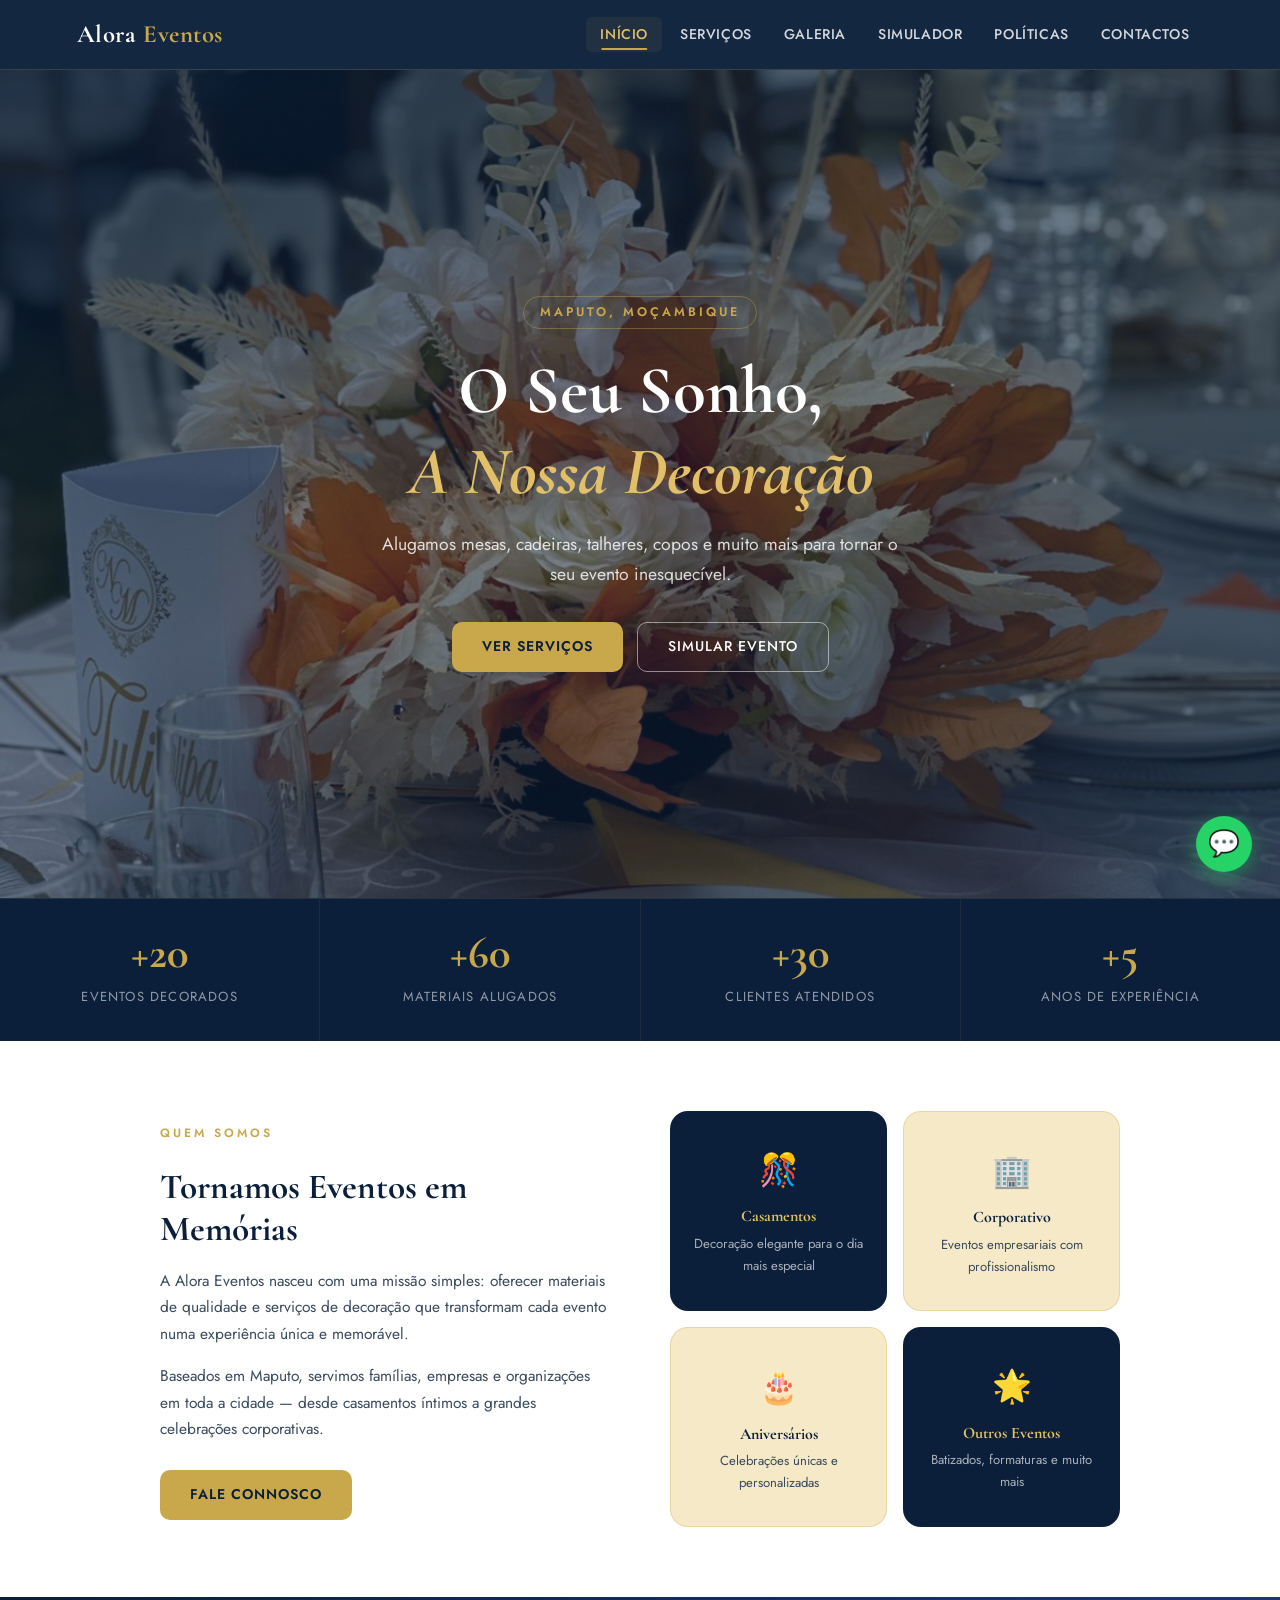
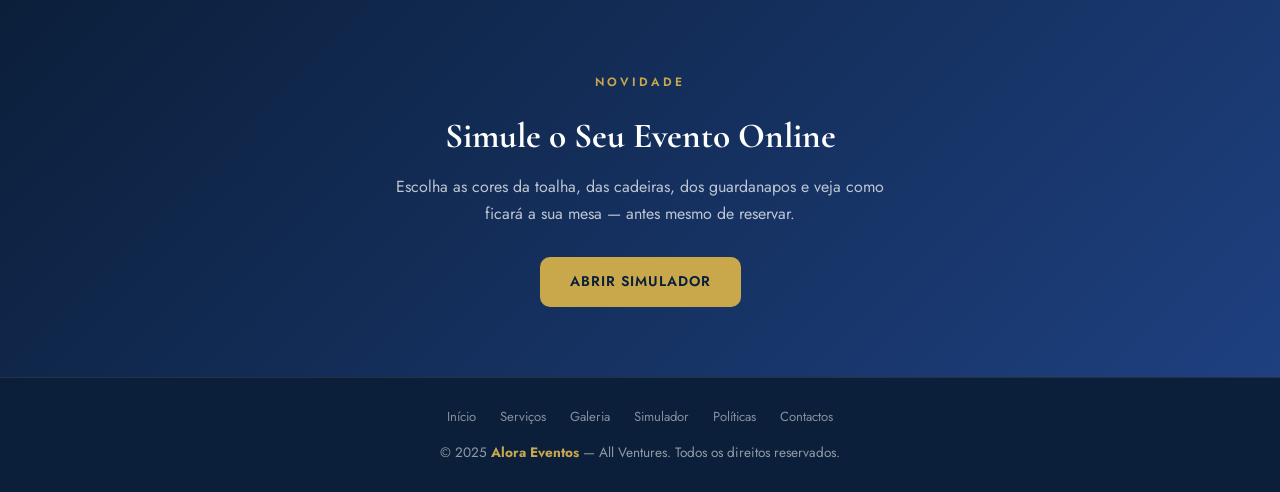
==== commit 53d1e0d3: "Fix HTML encoding issues in index.html" ====
--- a/index.html
+++ b/index.html
@@ -12,7 +12,7 @@
   <nav class="navbar">
     <div class="logo"><a href="eventos.html">Alora <span>Eventos</span></a></div>
     <div class="nav-links">
-      <a href="eventos.html" class="active">Início</a>
+      <a href="index.html" class="active">Início</a>
       <a href="servicos.html">Serviços</a>
       <a href="galeria.html">Galeria</a>
       <a href="simulador.html">Simulador</a>
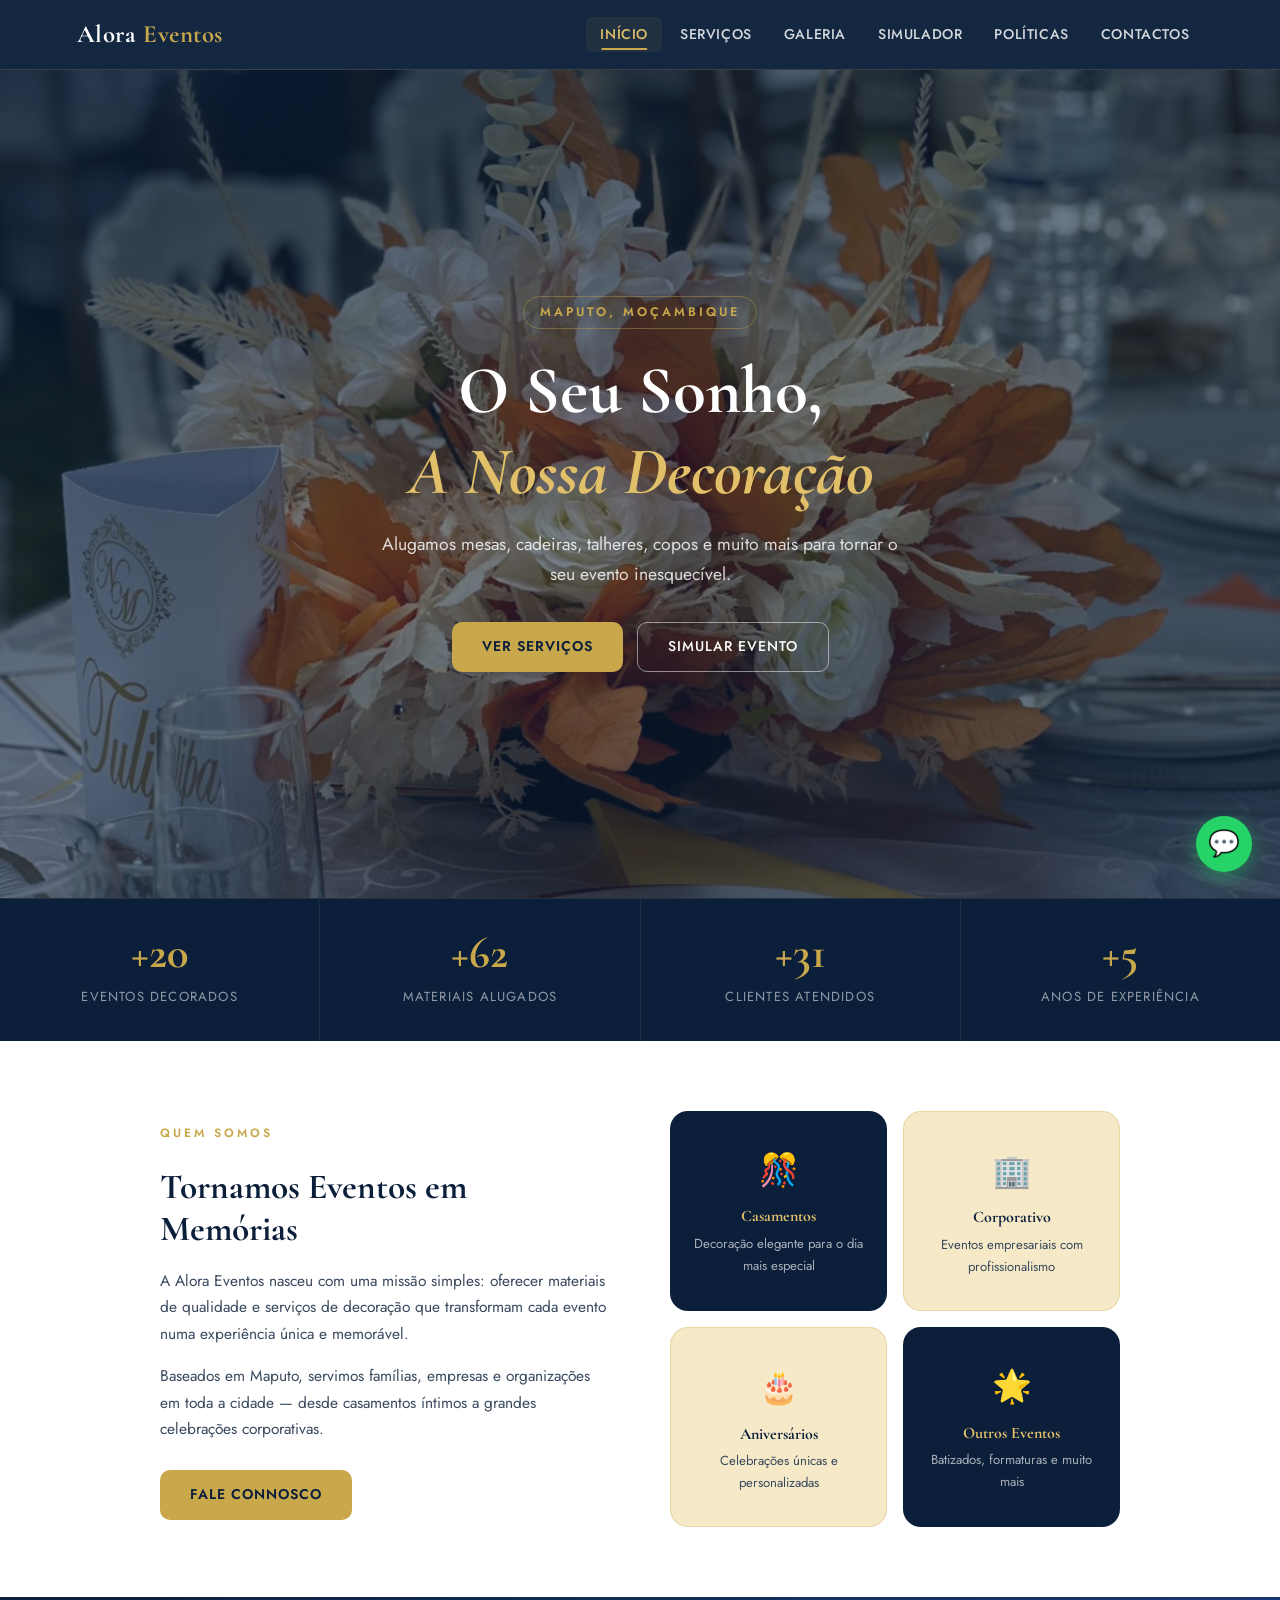
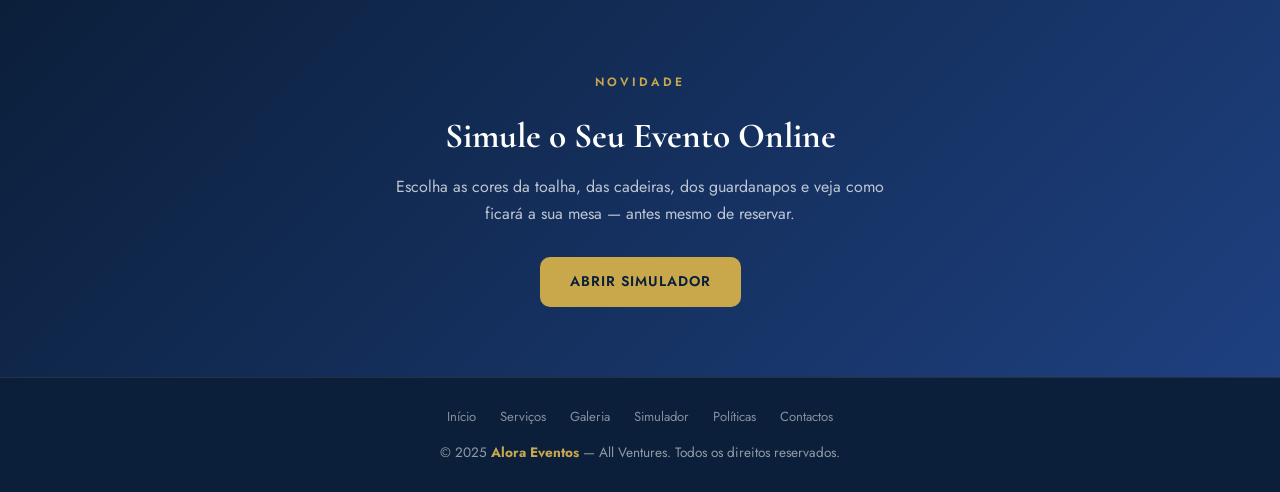
==== commit e7794178: "Fix HTML structure and clean up formatting" ====
--- a/index.html
+++ b/index.html
@@ -121,10 +121,7 @@
   <script src="script.js"></script>
   <script>
     // hamburger toggle
-    document.getElementById('navToggle').addEventListener('click', function(){
-      this.classList.toggle('open');
-      document.querySelector('.nav-links').classList.toggle('open');
-    });
+    
   </script>
 </body>
 </html>
